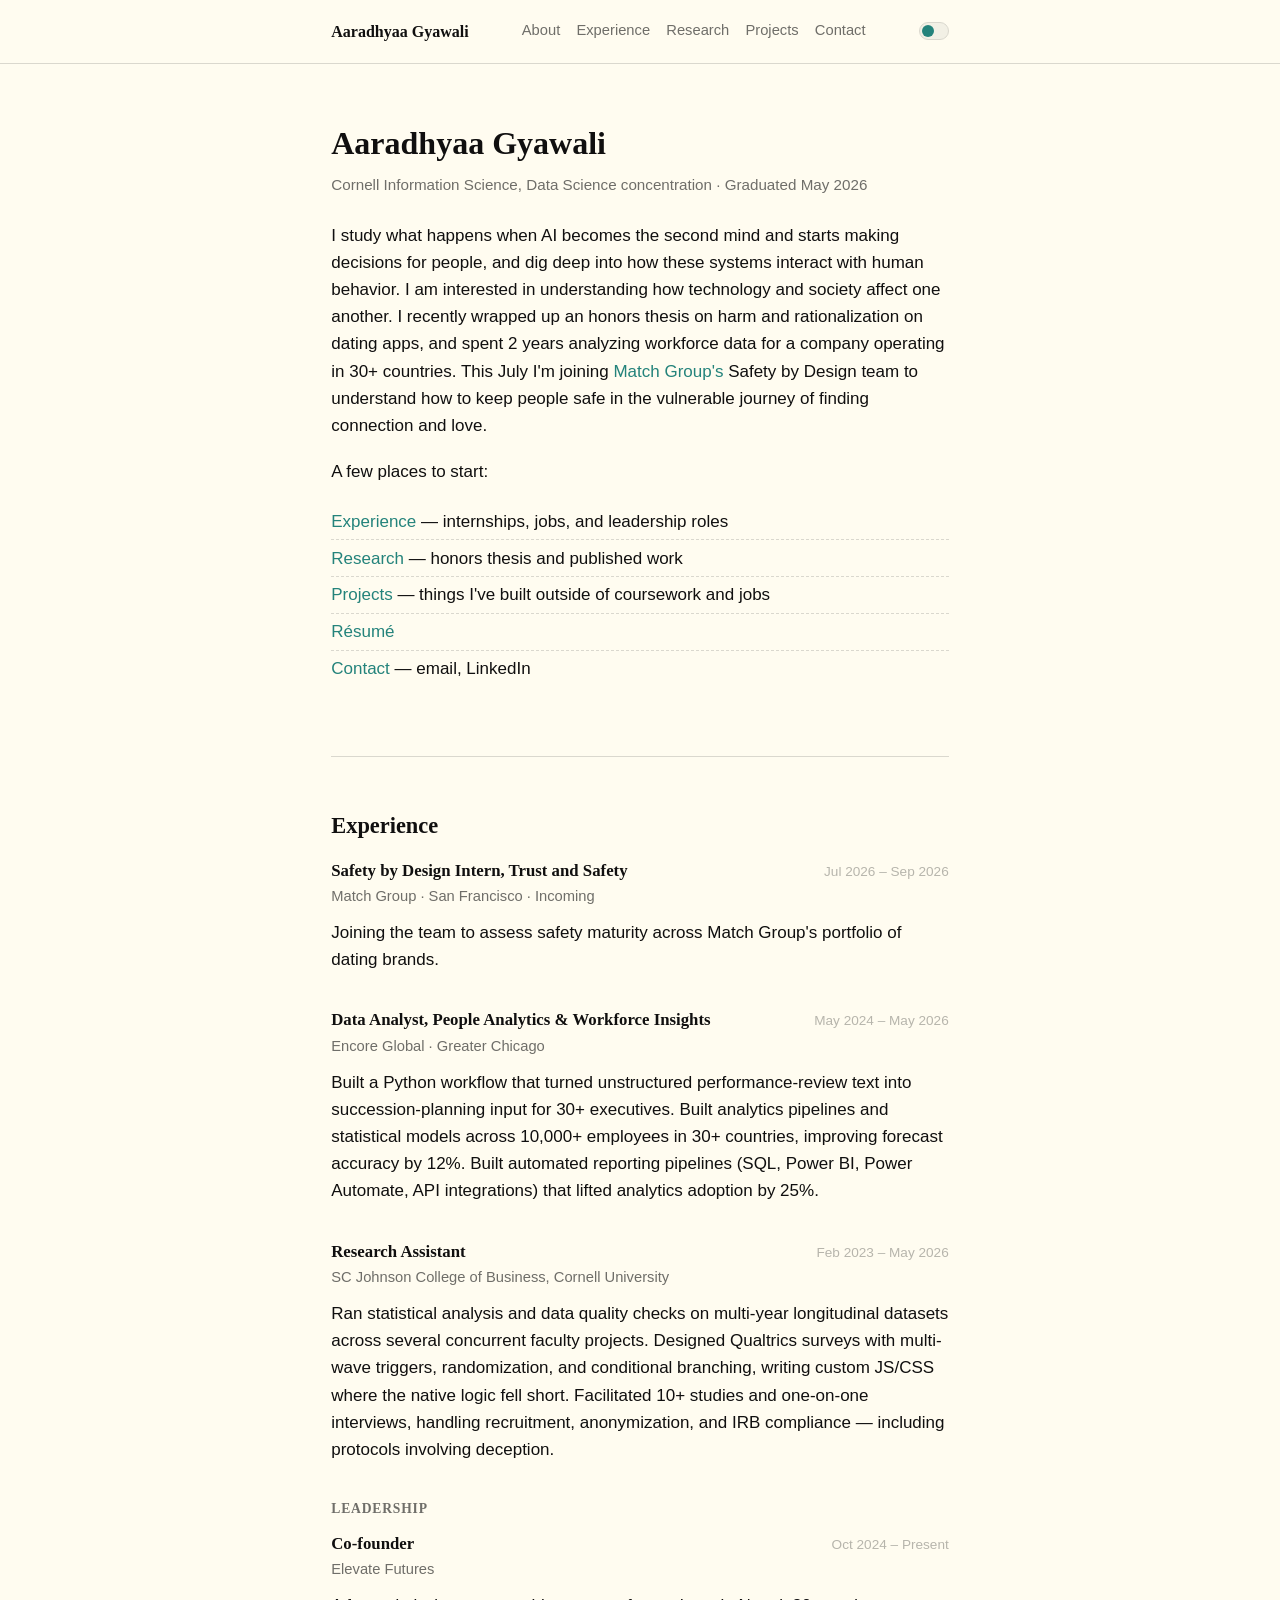
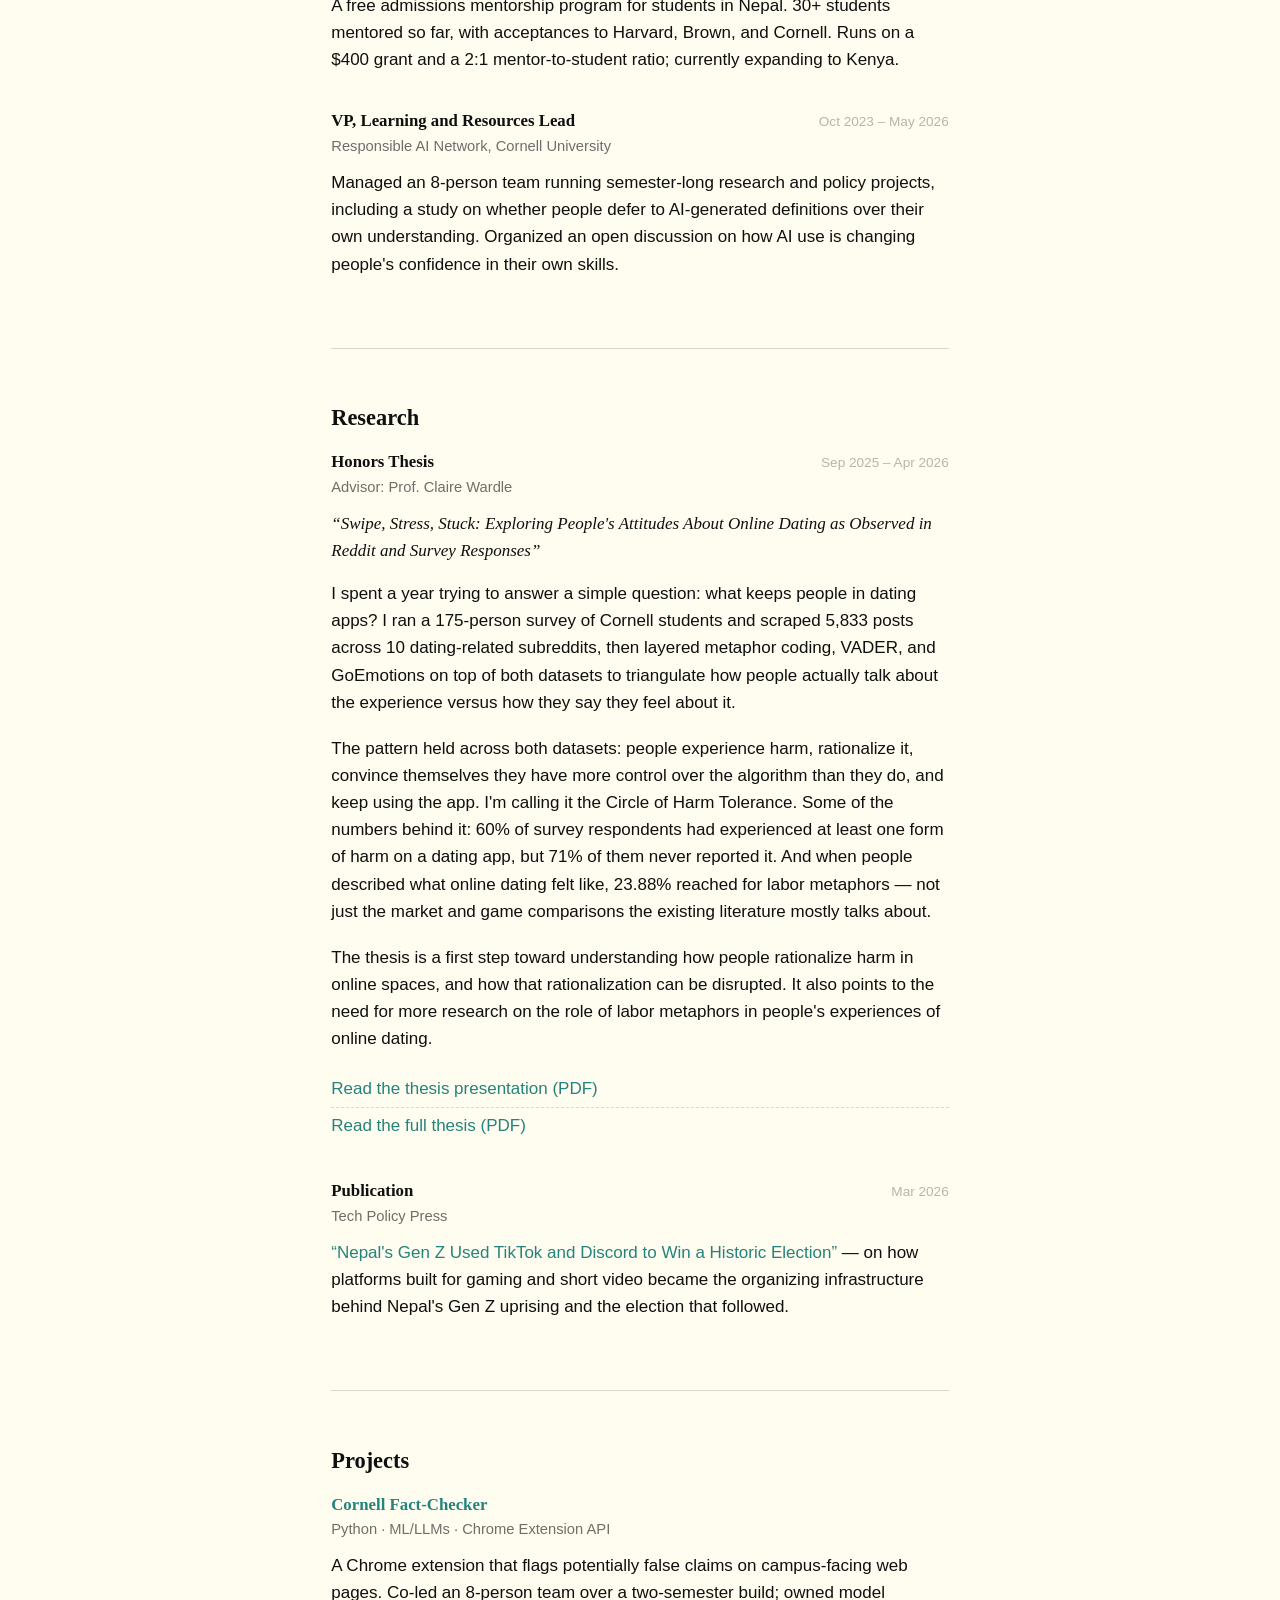
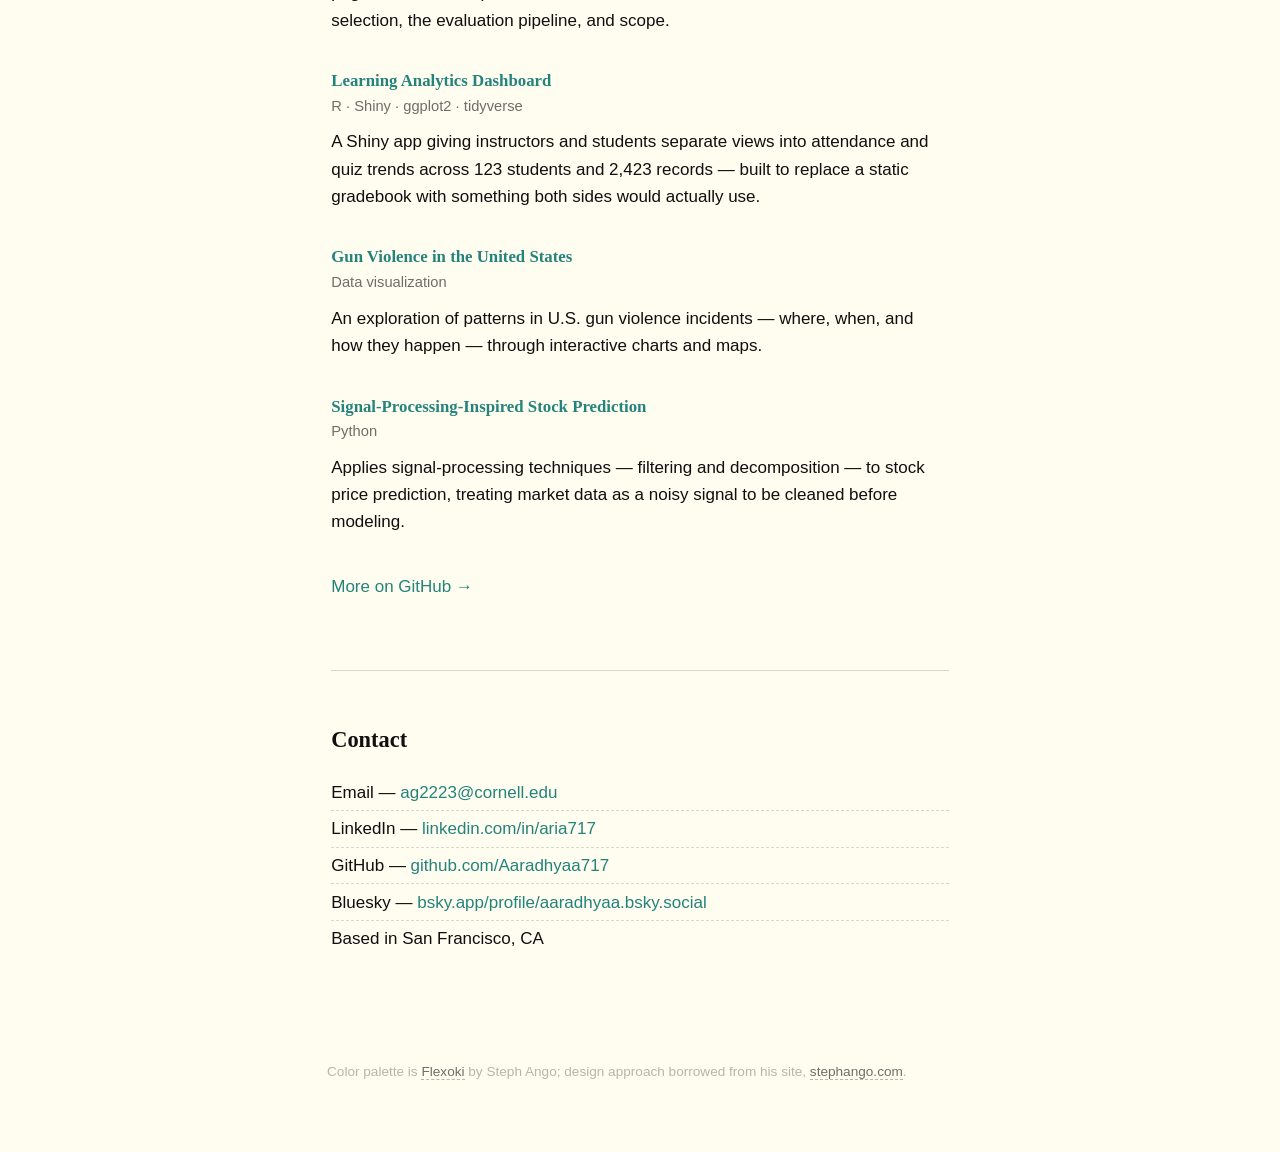
==== index.html @ 9d245615 "Add files via upload" ====
<!doctype html>
<html lang="en">
<head>
<meta charset="UTF-8">
<meta name="viewport" content="width=device-width, initial-scale=1.0">
<title>Aaradhyaa Gyawali</title>
<meta name="description" content="Aaradhyaa (Aria) Gyawali — Cornell Information Science. Research on AI, trust & safety, and platform harm. Joining Match Group's Safety by Design team.">
<link rel="stylesheet" href="styles.css">
</head>
<body>

<header class="site-header">
  <nav class="nav">
    <a class="wordmark" href="#top">Aaradhyaa Gyawali</a>
    <div class="nav-links">
      <a href="#about">About</a>
      <a href="#experience">Experience</a>
      <a href="#research">Research</a>
      <a href="#projects">Projects</a>
      <a href="#contact">Contact</a>
    </div>
    <button id="theme-toggle" class="theme-toggle" type="button" aria-label="Toggle dark mode" title="Toggle dark mode (D)">
      <span class="theme-toggle-dot"></span>
    </button>
  </nav>
</header>

<main id="top">

  <section id="about" class="section hero">
    <h1>Aaradhyaa Gyawali</h1>
    <p class="eyebrow"> Cornell Information Science, Data Science concentration · Graduated May 2026</p>

    <p>
      I study what happens when AI becomes the second mind and starts making decisions for people, 
      and dig deep into how these systems interact with human behavior. I am interested in understanding how technology and society affect one another.
      I recently wrapped up an honors thesis on harm and rationalization on dating apps, and spent 2 years analyzing 
      workforce data for a company operating in 30+ countries.
      This July I'm joining <a href="https://mtch.com" target="_blank" rel="noopener">Match Group's</a>
      Safety by Design team to understand how to keep people safe in the vulnerable journey of finding connection and love.
    </p>

    <p>A few places to start:</p>
    <ul class="link-list">
      <li><a href="#experience">Experience</a> — internships, jobs, and leadership roles</li>
      <li><a href="#research">Research</a> — honors thesis and published work</li>
      <li><a href="#projects">Projects</a> — things I've built outside of coursework and jobs</li>
      <li><a href="assets/resume.pdf" target="_blank">Résumé</a> </li>
      <li><a href="#contact">Contact</a> — email, LinkedIn</li>
    </ul>
  </section>

  <section id="experience" class="section">
    <h2>Experience</h2>

    <article class="entry">
      <div class="entry-head">
        <h3>Safety by Design Intern, Trust and Safety</h3>
        <span class="entry-date">Jul 2026 – Sep 2026</span>
      </div>
      <p class="entry-sub">Match Group · San Francisco · Incoming</p>
      <p>
        Joining the team to assess safety maturity across Match Group's portfolio of dating
        brands.
      </p>
    </article>

    <article class="entry">
      <div class="entry-head">
        <h3>Data Analyst, People Analytics &amp; Workforce Insights</h3>
        <span class="entry-date">May 2024 – May 2026</span>
      </div>
      <p class="entry-sub">Encore Global · Greater Chicago</p>
      <p>
        Built a Python workflow that turned unstructured performance-review text into
        succession-planning input for 30+ executives. Built analytics pipelines and statistical
        models across 10,000+ employees in 30+ countries, improving forecast accuracy by 12%.
        Built automated reporting pipelines (SQL, Power BI, Power Automate, API integrations) that
        lifted analytics adoption by 25%.
      </p>
    </article>

    <article class="entry">
      <div class="entry-head">
        <h3>Research Assistant</h3>
        <span class="entry-date">Feb 2023 – May 2026</span>
      </div>
      <p class="entry-sub">SC Johnson College of Business, Cornell University</p>
      <p>
        Ran statistical analysis and data quality checks on multi-year longitudinal datasets
        across several concurrent faculty projects. Designed Qualtrics surveys with multi-wave
        triggers, randomization, and conditional branching, writing custom JS/CSS where the
        native logic fell short. Facilitated 10+ studies and one-on-one interviews, handling
        recruitment, anonymization, and IRB compliance — including protocols involving deception.
      </p>
    </article>

    <h3 class="subsection-title">Leadership</h3>

    <article class="entry">
      <div class="entry-head">
        <h3>Co-founder</h3>
        <span class="entry-date">Oct 2024 – Present</span>
      </div>
      <p class="entry-sub">Elevate Futures</p>
      <p>
        A free admissions mentorship program for students in Nepal. 30+ students mentored so far,
        with acceptances to Harvard, Brown, and Cornell. Runs on a $400 grant and a 2:1
        mentor-to-student ratio; currently expanding to Kenya.
      </p>
    </article>

    <article class="entry">
      <div class="entry-head">
        <h3>VP, Learning and Resources Lead</h3>
        <span class="entry-date">Oct 2023 – May 2026</span>
      </div>
      <p class="entry-sub">Responsible AI Network, Cornell University</p>
      <p>
        Managed an 8-person team running semester-long research and policy projects, including a
        study on whether people defer to AI-generated definitions over their own understanding.
        Organized an open discussion on how AI use is changing people's confidence in their own
        skills.
      </p>
    </article>
  </section>

  <section id="research" class="section">
    <h2>Research</h2>

    <article class="entry">
      <div class="entry-head">
        <h3>Honors Thesis</h3>
        <span class="entry-date">Sep 2025 – Apr 2026</span>
      </div>
      <p class="entry-sub">Advisor: Prof. Claire Wardle</p>
      <p class="thesis-title">
        “Swipe, Stress, Stuck: Exploring People's Attitudes About Online Dating as Observed in
        Reddit and Survey Responses”
      </p>
      <p>
        I spent a year trying to answer a simple question: what keeps people in dating apps? I ran a 175-person survey of Cornell students and scraped 5,833
        posts across 10 dating-related subreddits, then layered metaphor coding, VADER, and
        GoEmotions on top of both datasets to triangulate how people actually talk about the
        experience versus how they say they feel about it.
      </p>
      <p>
        The pattern held across both datasets: people experience harm, rationalize it, convince
        themselves they have more control over the algorithm than they do, and keep using the
        app. I'm calling it the Circle of Harm Tolerance. Some of the numbers
        behind it: 60% of survey respondents had experienced at least one form of harm on a
        dating app, but 71% of them never reported it. And when people described what online
        dating felt like, 23.88% reached for labor metaphors — not just the market and game
        comparisons the existing literature mostly talks about.
      </p>
      <p>
        The thesis is a first step toward understanding how people rationalize harm in online
        spaces, and how that rationalization can be disrupted. It also points to the need for
        more research on the role of labor metaphors in people's experiences of online dating.
      </p>
      <ul class="link-list">

        <li><a href="assets/Research_Presentation.pdf" target="_blank">Read the thesis presentation (PDF)</a></li>
         <li><a href="assets/thesis.pdf" target="_blank">Read the full thesis (PDF)</a></li>
      </ul>
    </article>

    <article class="entry">
      <div class="entry-head">
        <h3>Publication</h3>
        <span class="entry-date">Mar 2026</span>
      </div>
      <p class="entry-sub">Tech Policy Press</p>
      <p>
        <a href="https://www.techpolicy.press/nepals-gen-z-used-tiktok-and-discord-to-win-a-historic-election/" target="_blank" rel="noopener">
          “Nepal's Gen Z Used TikTok and Discord to Win a Historic Election”
        </a>
        —  on how platforms built for gaming and short video became the organizing 
        infrastructure behind Nepal's Gen Z uprising and the election that followed.
      </p>
    </article>
  </section>

  <section id="projects" class="section">
    <h2>Projects</h2>

    <article class="entry">
      <div class="entry-head">
        <h3><a href="https://github.com/Aaradhyaa717/Cornell-Fact-Checker" target="_blank" rel="noopener">Cornell Fact-Checker</a></h3>
      </div>
      <p class="entry-sub">Python · ML/LLMs · Chrome Extension API</p>
      <p>
        A Chrome extension that flags potentially false claims on campus-facing web pages. Co-led
        an 8-person team over a two-semester build; owned model selection, the evaluation
        pipeline, and scope.
      </p>
    </article>

    <article class="entry">
      <div class="entry-head">
        <h3><a href="https://github.com/Aaradhyaa717/Learning-Analytics-Dashboard" target="_blank" rel="noopener">Learning Analytics Dashboard</a></h3>
      </div>
      <p class="entry-sub">R · Shiny · ggplot2 · tidyverse</p>
      <p>
        A Shiny app giving instructors and students separate views into attendance and quiz
        trends across 123 students and 2,423 records — built to replace a static gradebook with
        something both sides would actually use.
      </p>
    </article>

    <article class="entry">
      <div class="entry-head">
        <h3><a href="https://github.com/Aaradhyaa717/Gun-Violence-in-United-States" target="_blank" rel="noopener">Gun Violence in the United States</a></h3>
      </div>
      <p class="entry-sub">Data visualization</p>
      <p>
        An exploration of patterns in U.S. gun violence incidents — where, when, and how they
        happen — through interactive charts and maps.
      </p>
    </article>

    <article class="entry">
      <div class="entry-head">
        <h3><a href="https://github.com/Aaradhyaa717/Signal-Processing-Inspired-Stock-Prediction" target="_blank" rel="noopener">Signal-Processing-Inspired Stock Prediction</a></h3>
      </div>
      <p class="entry-sub">Python</p>
      <p>
        Applies signal-processing techniques — filtering and decomposition — to stock price
        prediction, treating market data as a noisy signal to be cleaned before modeling.
      </p>
    </article>

    <p><a href="https://github.com/Aaradhyaa717" target="_blank" rel="noopener">More on GitHub →</a></p>
  </section>

  <section id="contact" class="section">
    <h2>Contact</h2>
    <ul class="link-list">
      <li>Email — <a href="mailto:ag2223@cornell.edu">ag2223@cornell.edu</a></li>
      <li>LinkedIn — <a href="https://linkedin.com/in/aria717" target="_blank" rel="noopener">linkedin.com/in/aria717</a></li>
      <li>GitHub — <a href="https://github.com/Aaradhyaa717" target="_blank" rel="noopener">github.com/Aaradhyaa717</a></li>
      <li>Bluesky — <a href="https://bsky.app/profile/aaradhyaa.bsky.social" target="_blank" rel="noopener">bsky.app/profile/aaradhyaa.bsky.social</a></li>
      <li>Based in San Francisco, CA</li>
    </ul>
  </section>

</main>

<footer class="site-footer">
  <p>
    Color palette is
    <a href="https://stephango.com/flexoki" target="_blank" rel="noopener">Flexoki</a> by Steph Ango;
    design approach borrowed from his site, <a href="https://stephango.com" target="_blank" rel="noopener">stephango.com</a>.
  </p>
</footer>

<script src="script.js"></script>
</body>
</html>
---- styles.css ----
/* ---------------------------------------------------------
   Aria Gyawali — portfolio
   Color system: Flexoki (https://stephango.com/flexoki)
   Layout/voice inspired by stephango.com
--------------------------------------------------------- */

:root {
  /* base / neutrals */
  --paper:    #FFFCF0;
  --base-50:  #F2F0E5;
  --base-100: #E6E4D9;
  --base-150: #DAD8CE;
  --base-200: #CECDC3;
  --base-300: #B7B5AC;
  --base-500: #878580;
  --base-600: #6F6E69;
  --base-700: #575653;
  --base-850: #343331;
  --base-900: #282726;
  --base-950: #1C1B1A;
  --black:    #100F0F;

  /* accent */
  --cyan:   #24837B;
  --cyan-2: #3AA99F;

  /* semantic, light mode default */
  --bg: var(--paper);
  --bg-2: var(--base-50);
  --text: var(--black);
  --text-muted: var(--base-600);
  --text-faint: var(--base-300);
  --border: var(--base-150);
  --accent: var(--cyan);

  --content-width: 660px;
  --font-serif: ui-serif, Georgia, "Iowan Old Style", "Palatino Linotype", serif;
  --font-sans: -apple-system, BlinkMacSystemFont, "Segoe UI", Roboto, Helvetica, Arial, sans-serif;
}

html.dark {
  --bg: var(--black);
  --bg-2: var(--base-950);
  --text: var(--base-200);
  --text-muted: var(--base-500);
  --text-faint: var(--base-700);
  --border: var(--base-850);
  --accent: var(--cyan-2);
}

@media (prefers-color-scheme: dark) {
  html:not(.light):not(.dark) {
    --bg: var(--black);
    --bg-2: var(--base-950);
    --text: var(--base-200);
    --text-muted: var(--base-500);
    --text-faint: var(--base-700);
    --border: var(--base-850);
    --accent: var(--cyan-2);
  }
}

* { box-sizing: border-box; }

html {
  scroll-behavior: smooth;
}

body {
  margin: 0;
  background: var(--bg);
  color: var(--text);
  font-family: var(--font-sans);
  font-size: 17px;
  line-height: 1.6;
  transition: background-color 0.15s ease, color 0.15s ease;
}

h1, h2, h3 {
  font-family: var(--font-serif);
  font-weight: 600;
  line-height: 1.25;
  color: var(--text);
}

h1 { font-size: 2rem; margin: 0 0 0.3em; }
h2 { font-size: 1.4rem; margin: 0 0 0.9em; padding-top: 0.2em; }
h3 { font-size: 1.05rem; margin: 0; }

p { margin: 0 0 1.1em; }

a {
  color: var(--accent);
  text-decoration: none;
  border-bottom: 1px solid transparent;
}
a:hover, a:focus-visible {
  border-bottom-color: var(--accent);
}
a:focus-visible {
  outline: 2px solid var(--accent);
  outline-offset: 2px;
  border-radius: 2px;
}

ul { padding-left: 0; margin: 0 0 1.1em; list-style: none; }

.link-list li {
  padding: 0.25em 0;
  border-bottom: 1px dashed var(--border);
}
.link-list li:last-child { border-bottom: none; }

/* ---------- header / nav ---------- */

.site-header {
  border-bottom: 1px solid var(--border);
}

.nav {
  max-width: var(--content-width);
  margin: 0 auto;
  padding: 1.1em 1.25em;
  display: flex;
  align-items: center;
  justify-content: space-between;
  gap: 1em;
}

.wordmark {
  font-family: var(--font-serif);
  font-weight: 600;
  font-size: 1rem;
  color: var(--text);
  border-bottom: none;
}
.wordmark:hover { color: var(--accent); }

.nav-links {
  display: flex;
  gap: 1.1em;
  flex-wrap: wrap;
  font-size: 0.92rem;
}
.nav-links a {
  color: var(--text-muted);
}
.nav-links a:hover {
  color: var(--accent);
}

.theme-toggle {
  width: 30px;
  height: 18px;
  border-radius: 999px;
  border: 1px solid var(--border);
  background: var(--bg-2);
  position: relative;
  cursor: pointer;
  flex: none;
  padding: 0;
}
.theme-toggle-dot {
  position: absolute;
  top: 2px;
  left: 2px;
  width: 12px;
  height: 12px;
  border-radius: 50%;
  background: var(--accent);
  transition: transform 0.15s ease;
}
html.dark .theme-toggle-dot {
  transform: translateX(12px);
}
@media (prefers-color-scheme: dark) {
  html:not(.light):not(.dark) .theme-toggle-dot {
    transform: translateX(12px);
  }
}

/* ---------- layout ---------- */

main {
  max-width: var(--content-width);
  margin: 0 auto;
  padding: 0 1.25em;
}

.section {
  padding: 3em 0;
  border-bottom: 1px solid var(--border);
}
.section:last-of-type {
  border-bottom: none;
}

.hero {
  padding-top: 3.5em;
}

.eyebrow {
  color: var(--text-muted);
  font-size: 0.95rem;
  margin-bottom: 1.6em;
}

/* ---------- entries (experience / research / projects) ---------- */

.entry {
  margin-bottom: 2.2em;
}
.entry:last-child {
  margin-bottom: 0;
}

.entry-head {
  display: flex;
  flex-wrap: wrap;
  align-items: baseline;
  justify-content: space-between;
  gap: 0.4em 1em;
  margin-bottom: 0.15em;
}

.entry-date {
  color: var(--text-faint);
  font-size: 0.85rem;
  white-space: nowrap;
}

.entry-sub {
  color: var(--text-muted);
  font-size: 0.92rem;
  margin: 0.1em 0 0.7em;
}

.thesis-title {
  font-family: var(--font-serif);
  font-style: italic;
  color: var(--text);
  margin-bottom: 0.9em;
}

.subsection-title {
  margin-top: 2.6em;
  margin-bottom: 1.2em;
  color: var(--text-muted);
  font-size: 0.85rem;
  text-transform: uppercase;
  letter-spacing: 0.06em;
}

/* ---------- footer ---------- */

.site-footer {
  max-width: var(--content-width);
  margin: 0 auto;
  padding: 2.5em 1.25em 4em;
  color: var(--text-faint);
  font-size: 0.85rem;
}
.site-footer a {
  color: var(--text-muted);
  border-bottom: 1px dashed var(--text-faint);
}
.site-footer a:hover {
  color: var(--accent);
  border-bottom-color: var(--accent);
}

/* ---------- responsive ---------- */

@media (max-width: 540px) {
  body { font-size: 16px; }
  h1 { font-size: 1.6rem; }
  .nav { flex-wrap: wrap; }
  .nav-links { gap: 0.8em; font-size: 0.88rem; }
  .entry-head { flex-direction: column; align-items: flex-start; }
}

/* ---------- reduced motion ---------- */

@media (prefers-reduced-motion: reduce) {
  html { scroll-behavior: auto; }
  body, .theme-toggle-dot { transition: none; }
}
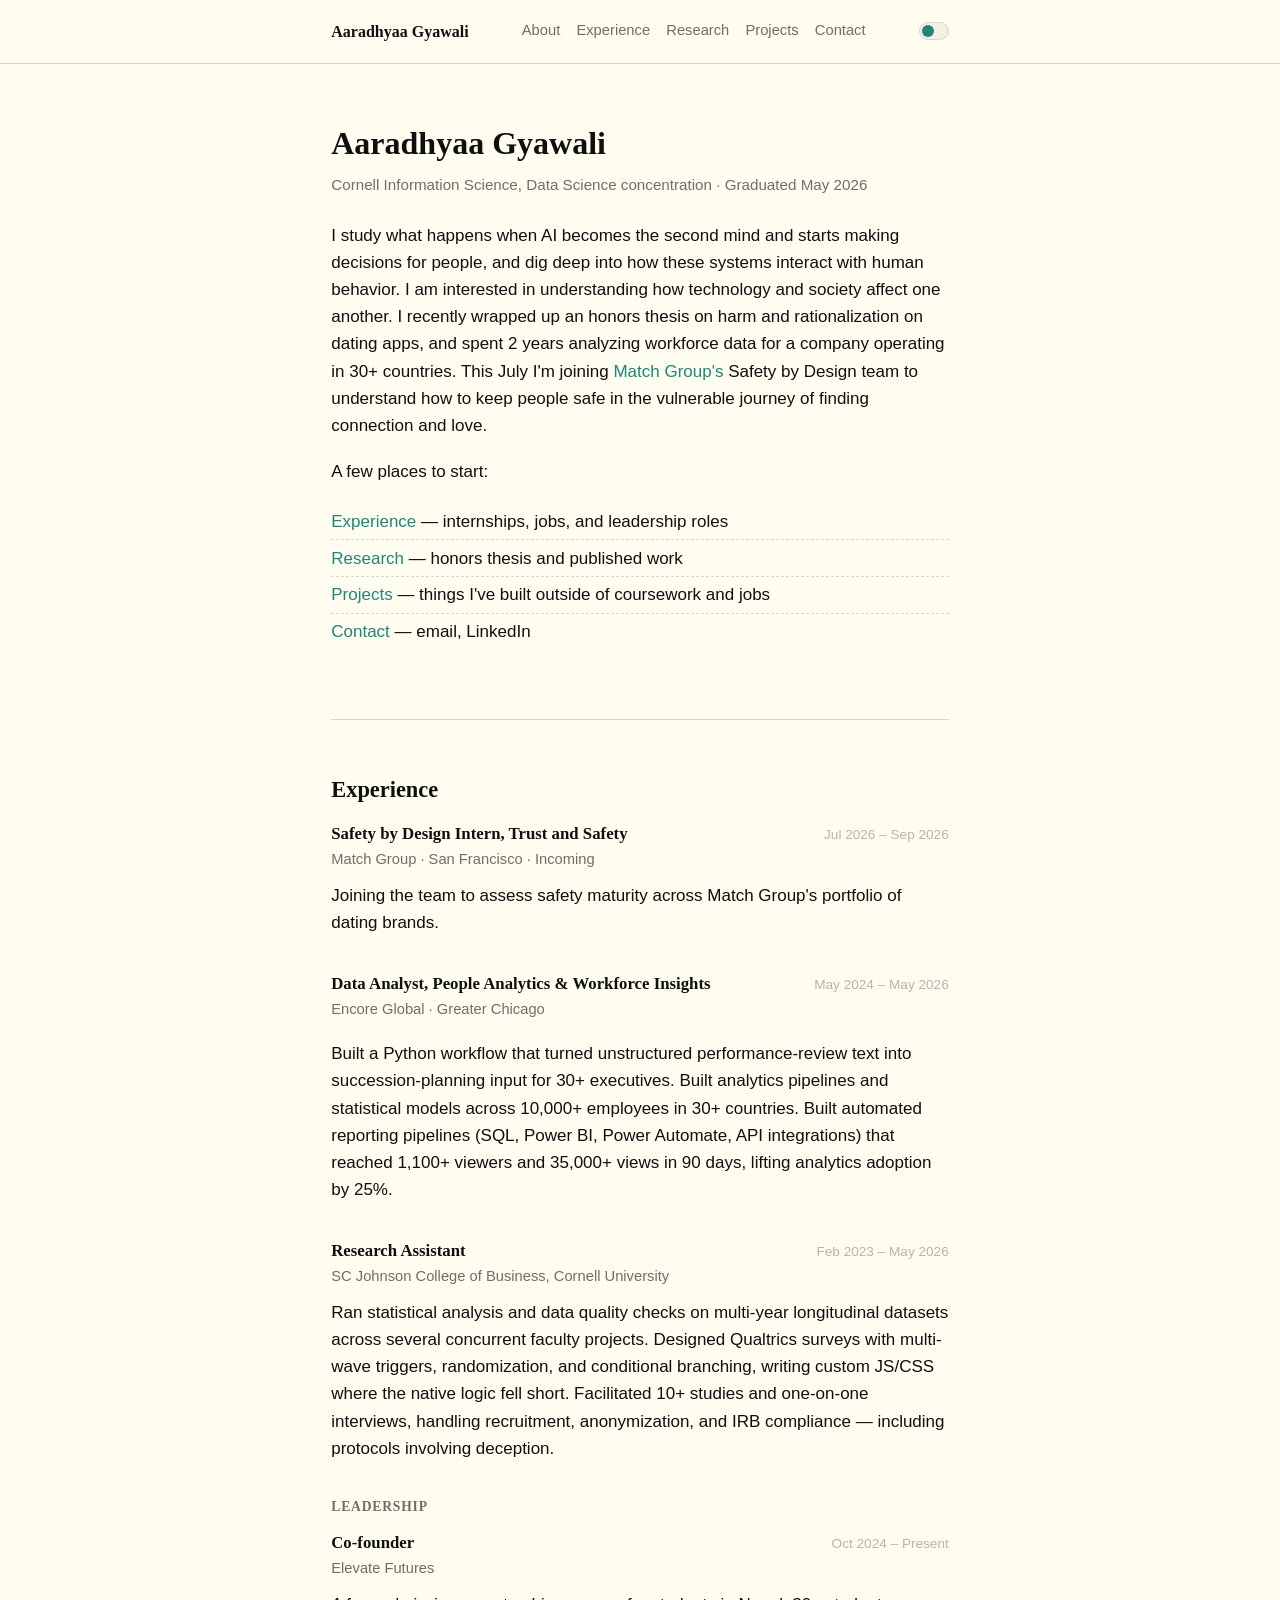
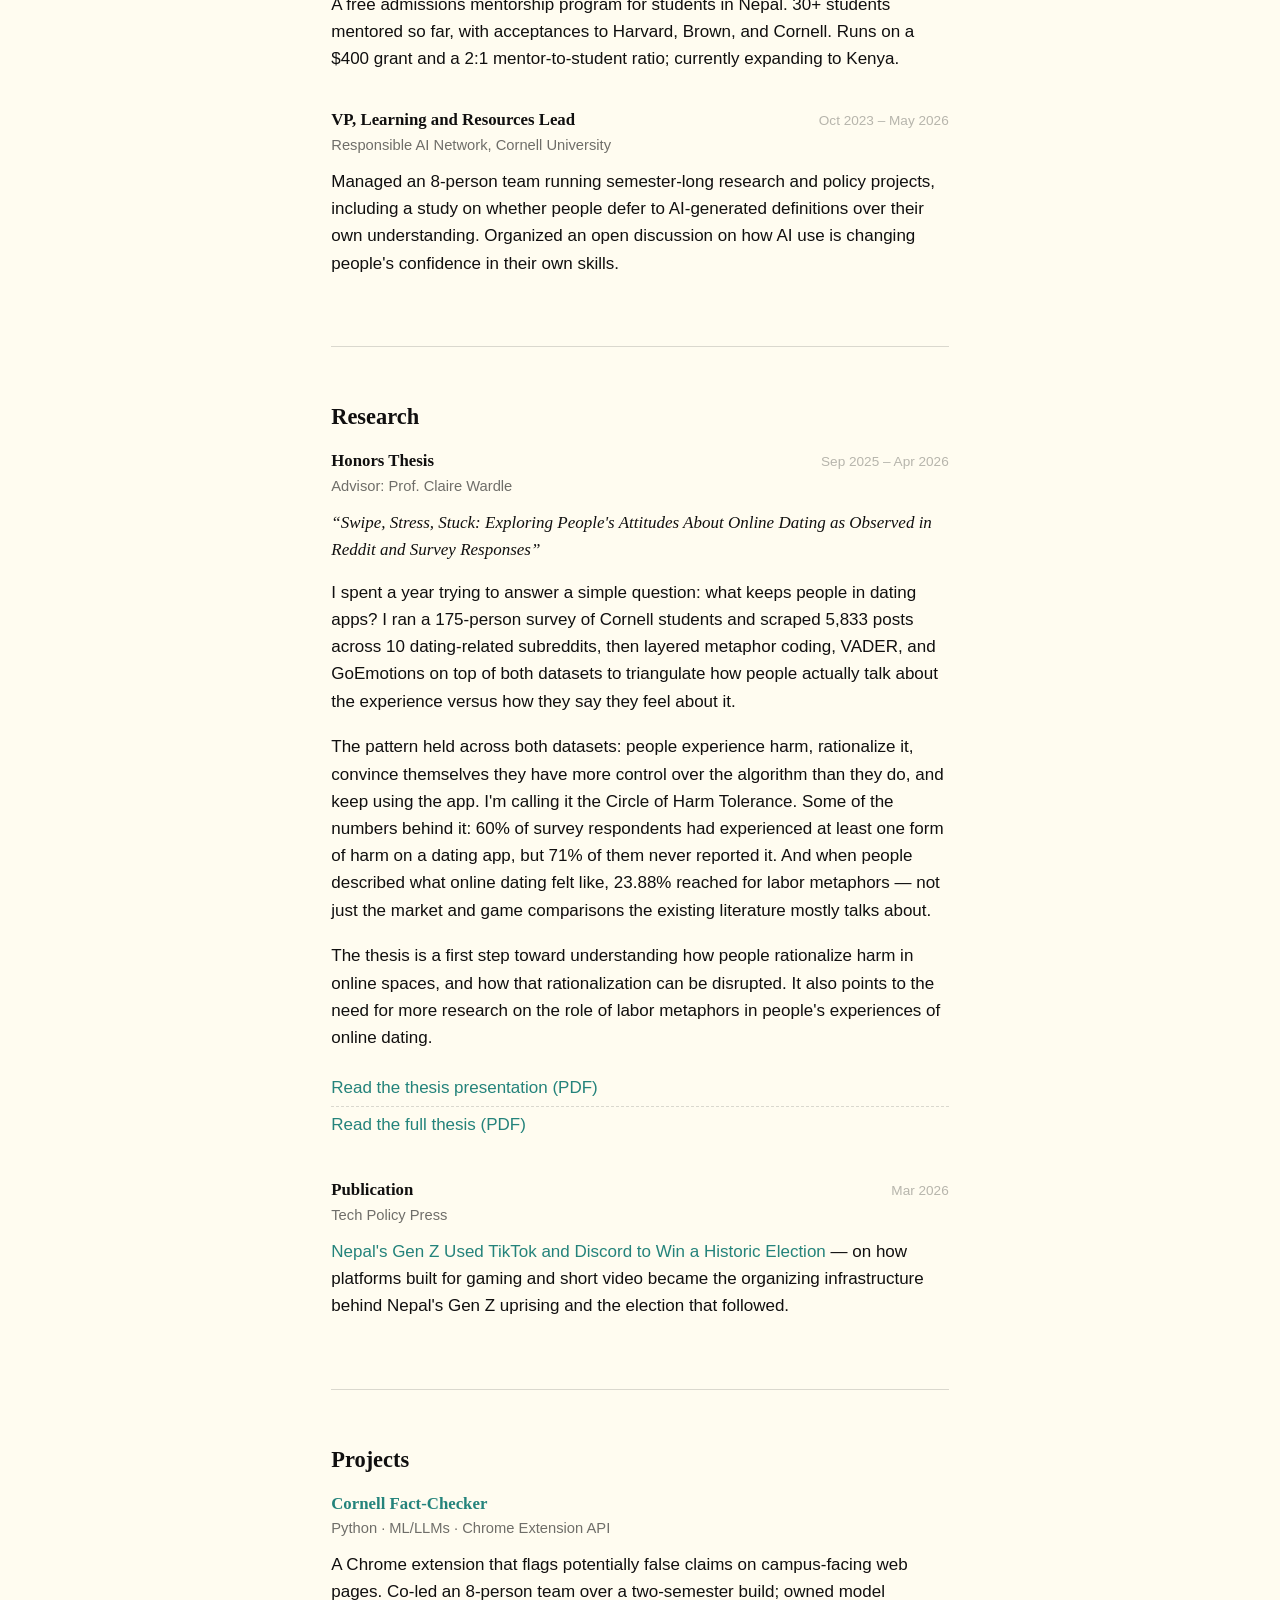
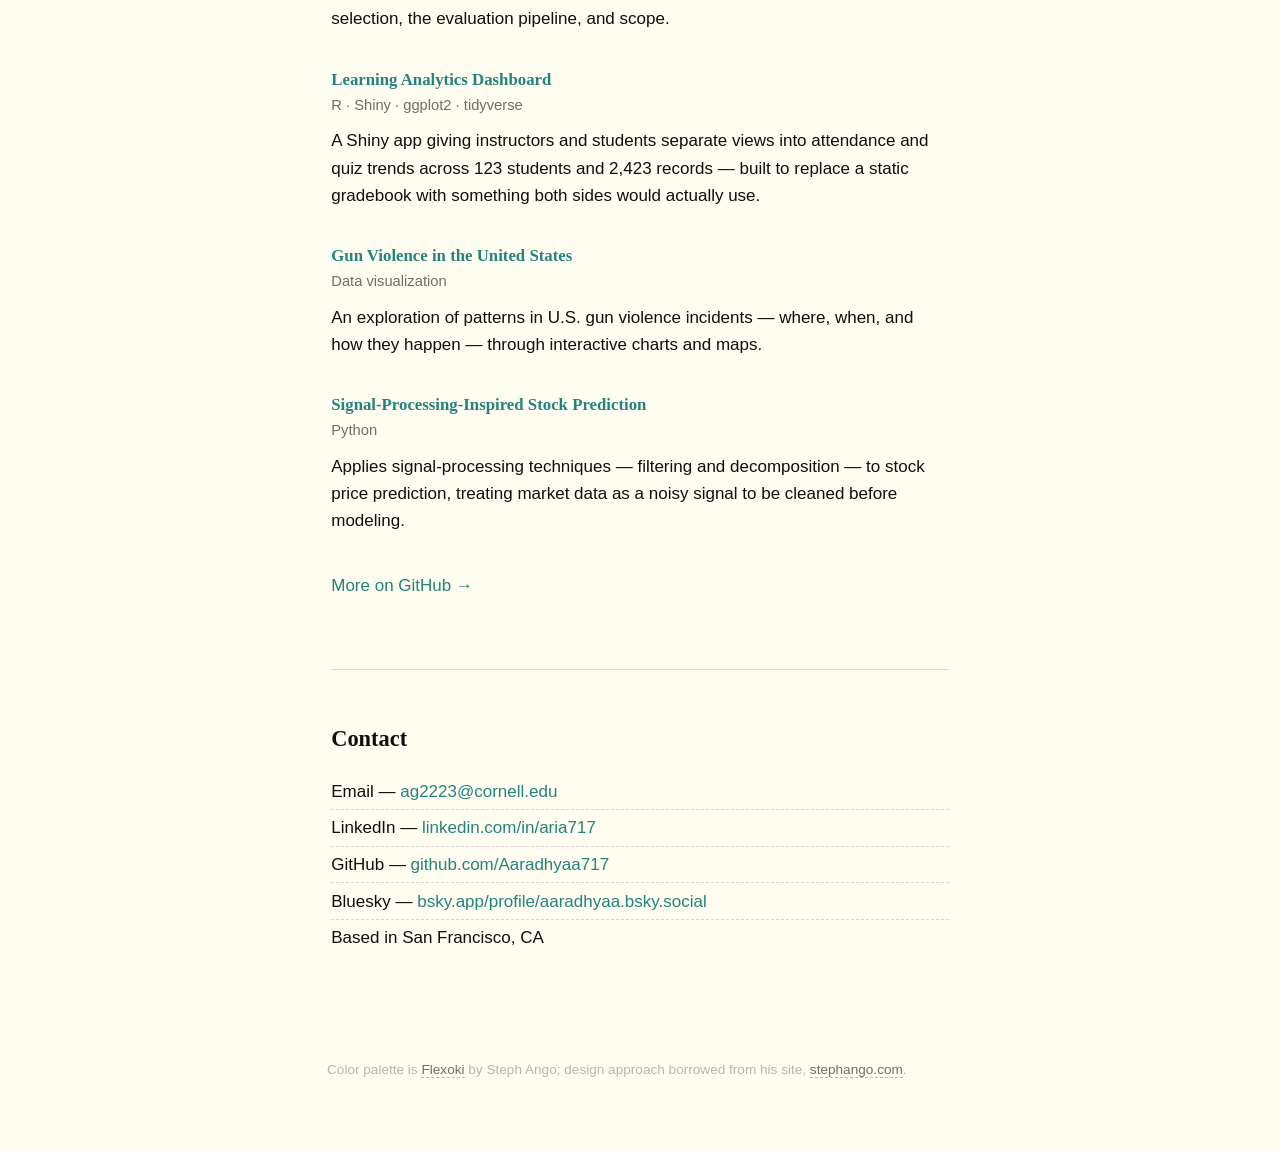
==== commit 01cc207c: "Revise project description in index.html Updated project description to include viewer metrics and i" ====
--- a/index.html
+++ b/index.html
@@ -4,7 +4,7 @@
 <meta charset="UTF-8">
 <meta name="viewport" content="width=device-width, initial-scale=1.0">
 <title>Aaradhyaa Gyawali</title>
-<meta name="description" content="Aaradhyaa (Aria) Gyawali — Cornell Information Science. Research on AI, trust & safety, and platform harm. Joining Match Group's Safety by Design team.">
+<meta name="description" content=" Aaradhyaa (Aria) Gyawali — Cornell Information Science. Research on AI, trust & safety, and platform harm. Joining Match Group's Safety by Design team.">
 <link rel="stylesheet" href="styles.css">
 </head>
 <body>
@@ -45,7 +45,6 @@
       <li><a href="#experience">Experience</a> — internships, jobs, and leadership roles</li>
       <li><a href="#research">Research</a> — honors thesis and published work</li>
       <li><a href="#projects">Projects</a> — things I've built outside of coursework and jobs</li>
-      <li><a href="assets/resume.pdf" target="_blank">Résumé</a> </li>
       <li><a href="#contact">Contact</a> — email, LinkedIn</li>
     </ul>
   </section>
@@ -72,11 +71,13 @@
       </div>
       <p class="entry-sub">Encore Global · Greater Chicago</p>
       <p>
-        Built a Python workflow that turned unstructured performance-review text into
-        succession-planning input for 30+ executives. Built analytics pipelines and statistical
-        models across 10,000+ employees in 30+ countries, improving forecast accuracy by 12%.
-        Built automated reporting pipelines (SQL, Power BI, Power Automate, API integrations) that
-        lifted analytics adoption by 25%.
+        <p>
+  Built a Python workflow that turned unstructured performance-review text into
+  succession-planning input for 30+ executives. Built analytics pipelines and statistical
+  models across 10,000+ employees in 30+ countries.
+  Built automated reporting pipelines (SQL, Power BI, Power Automate, API integrations)
+  that reached 1,100+ viewers and 35,000+ views in 90 days, lifting analytics adoption by 25%.
+</p>
       </p>
     </article>
 
@@ -160,8 +161,8 @@
       </p>
       <ul class="link-list">
 
-        <li><a href="assets/Research_Presentation.pdf" target="_blank">Read the thesis presentation (PDF)</a></li>
-         <li><a href="assets/thesis.pdf" target="_blank">Read the full thesis (PDF)</a></li>
+        <li><a href="https://drive.google.com/file/d/1bdZ2lRetOTz5EzYx8S8hjJoBqWe4AuQ-/view?usp=sharing" target="_blank">Read the thesis presentation (PDF)</a></li>
+         <li><a href="https://drive.google.com/file/d/1JimW1taQ46l4-7279KWeFsaAO0iGgS-B/view?usp=sharing" target="_blank">Read the full thesis (PDF)</a></li>
       </ul>
     </article>
 
@@ -173,7 +174,7 @@
       <p class="entry-sub">Tech Policy Press</p>
       <p>
         <a href="https://www.techpolicy.press/nepals-gen-z-used-tiktok-and-discord-to-win-a-historic-election/" target="_blank" rel="noopener">
-          “Nepal's Gen Z Used TikTok and Discord to Win a Historic Election”
+          Nepal's Gen Z Used TikTok and Discord to Win a Historic Election
         </a>
         —  on how platforms built for gaming and short video became the organizing 
         infrastructure behind Nepal's Gen Z uprising and the election that followed.
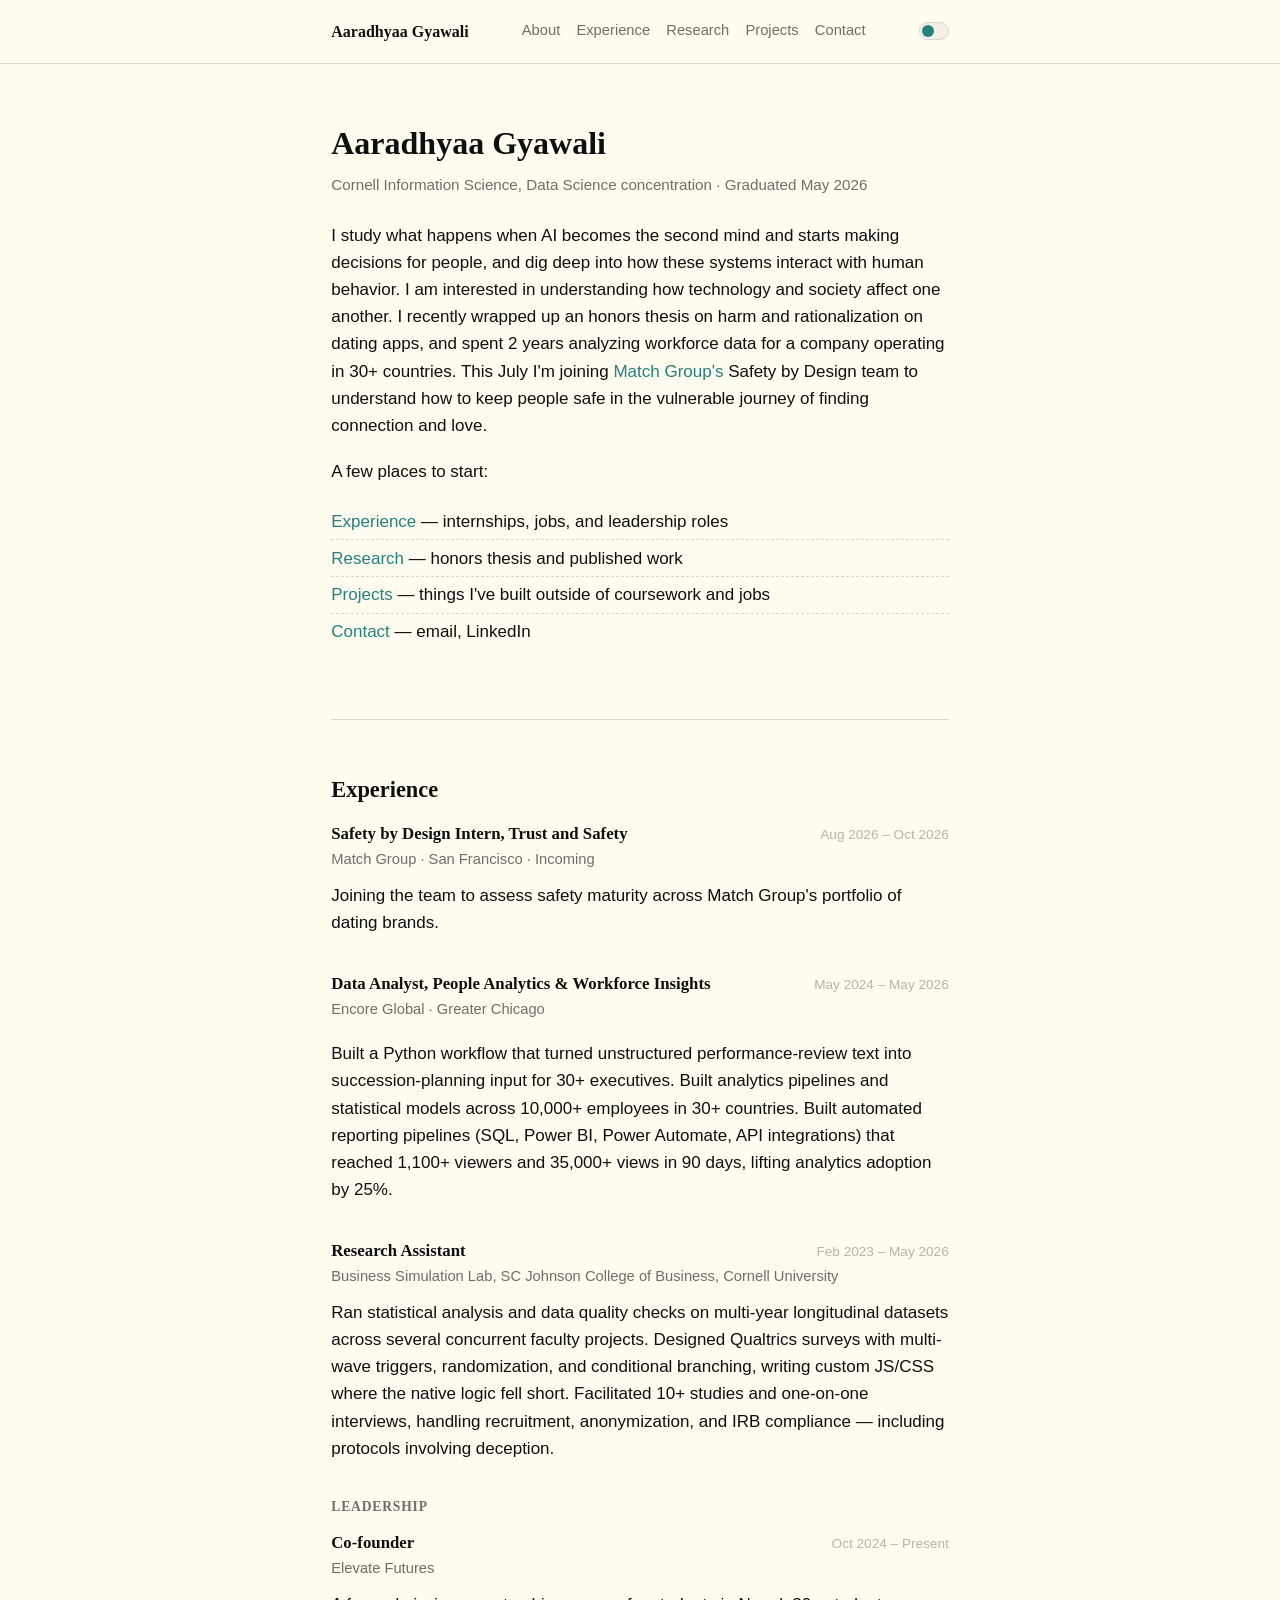
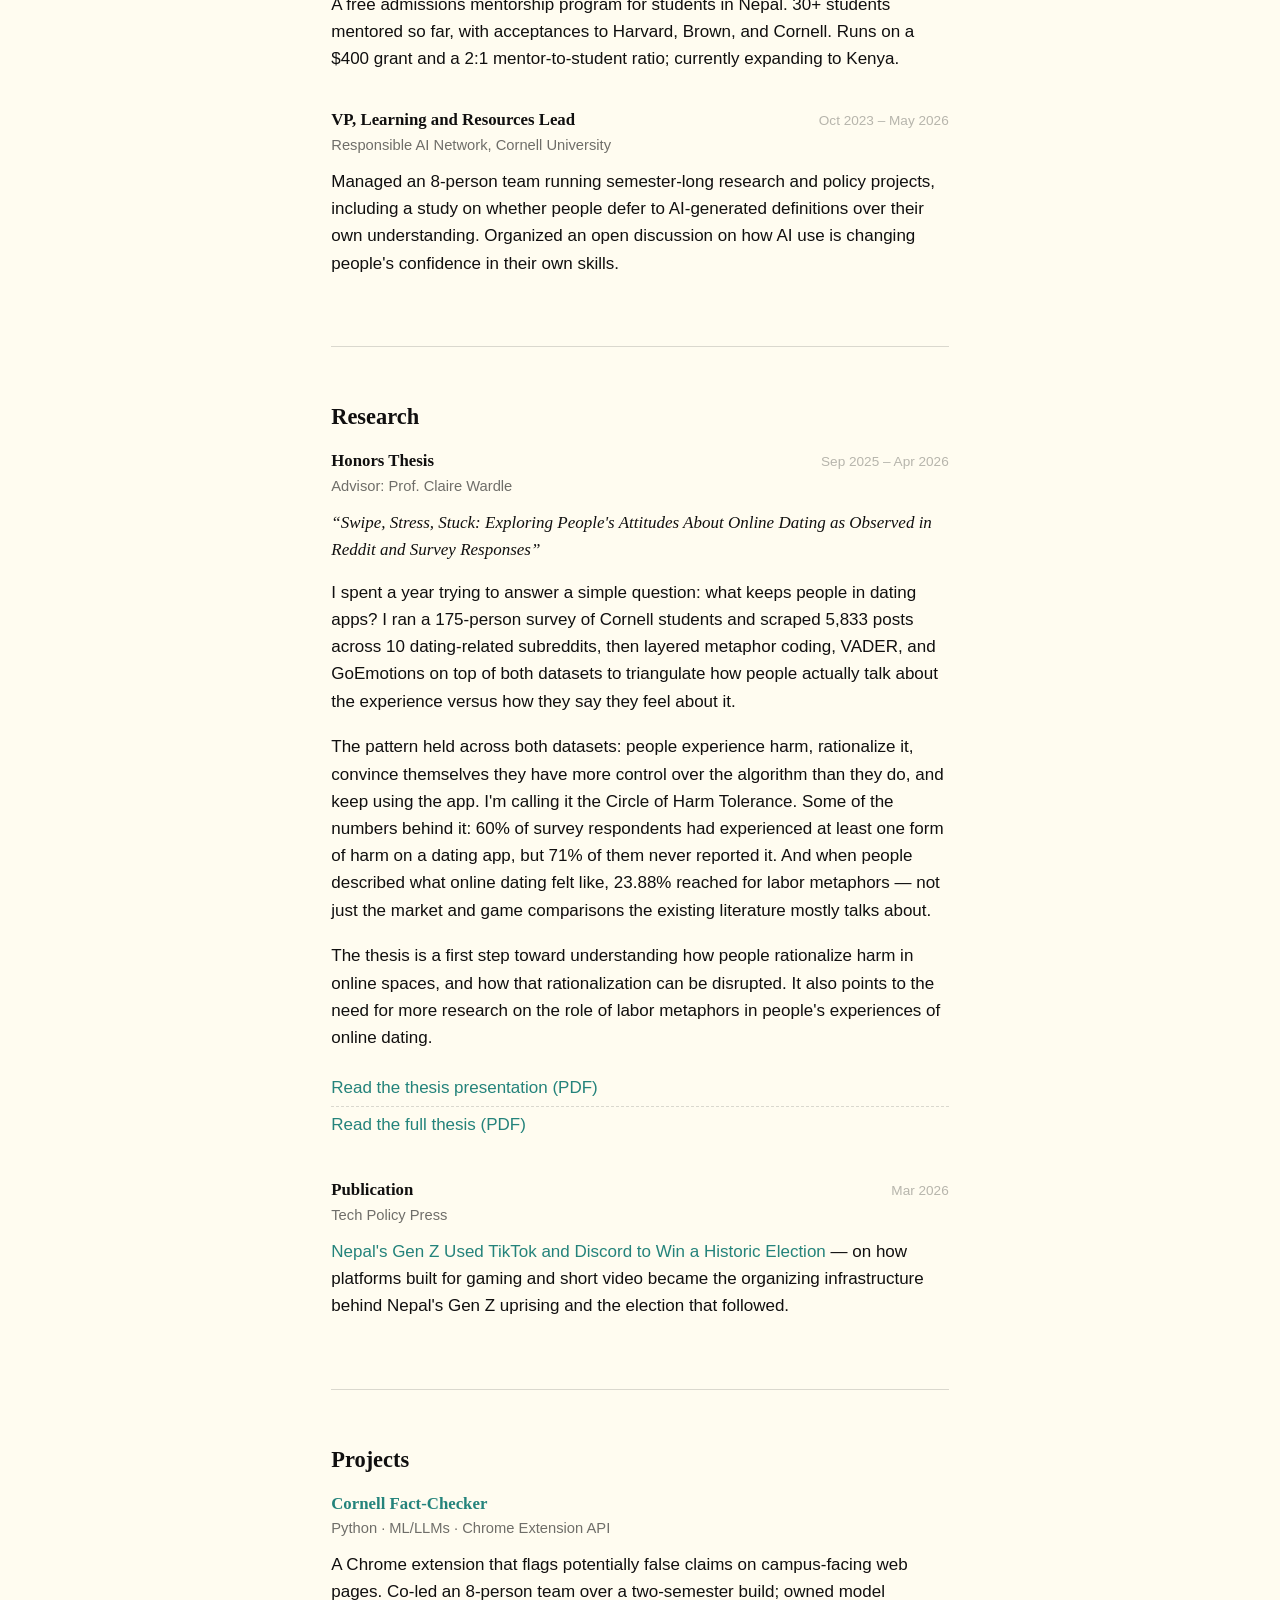
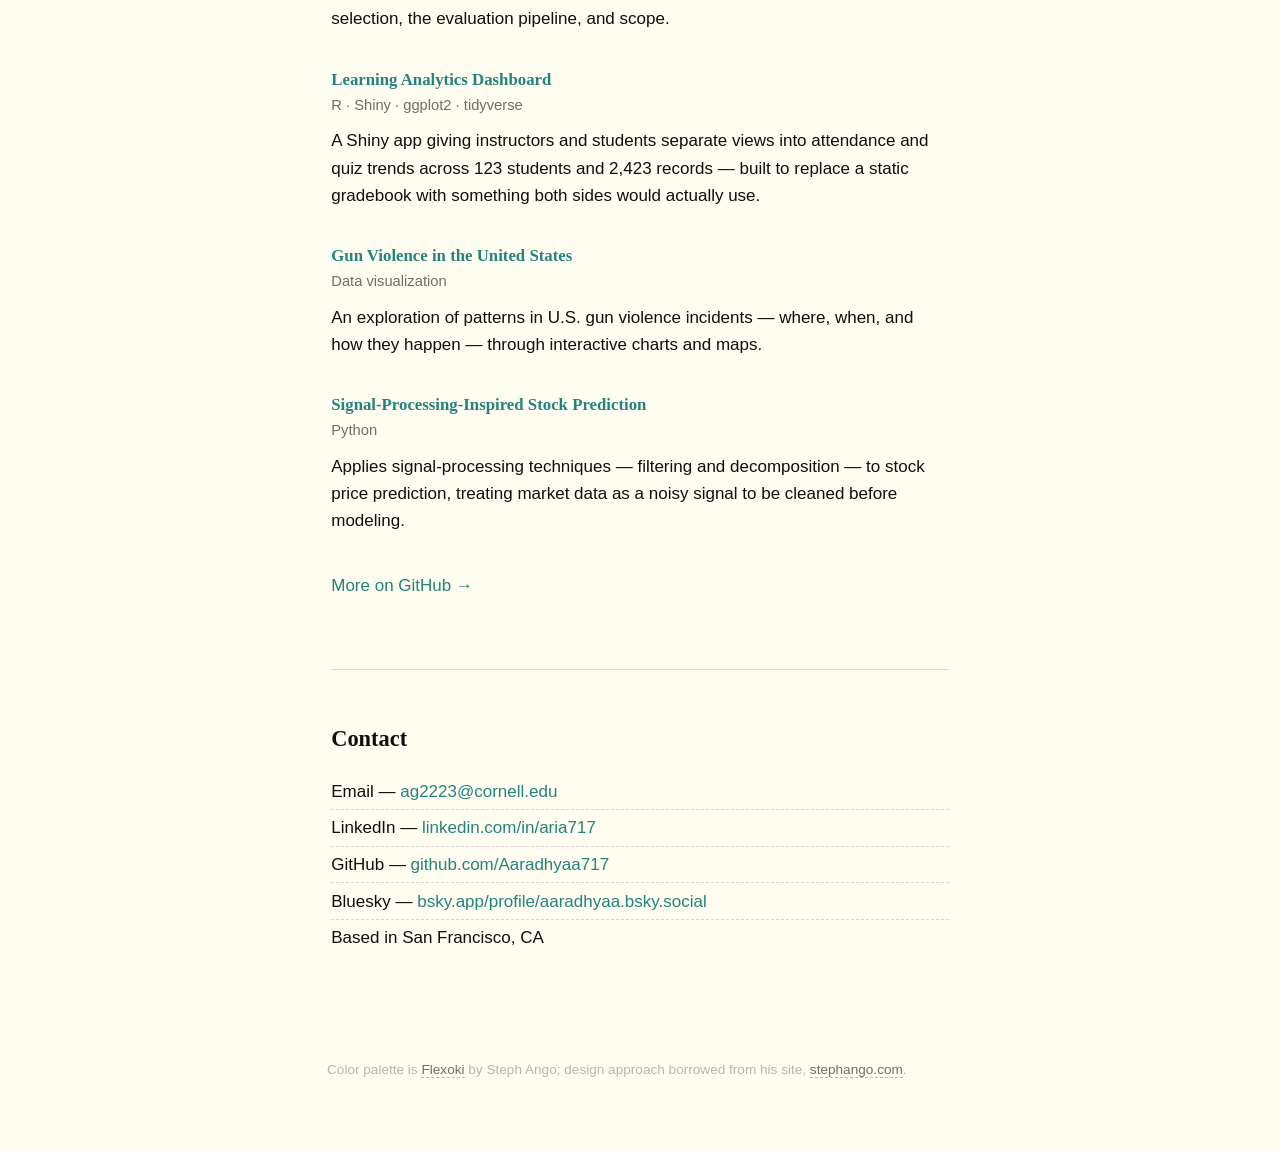
==== commit 7b06c7ed: "Modify entry dates and descriptions in index.html Updated internship dates and expanded job title de" ====
--- a/index.html
+++ b/index.html
@@ -55,7 +55,7 @@
     <article class="entry">
       <div class="entry-head">
         <h3>Safety by Design Intern, Trust and Safety</h3>
-        <span class="entry-date">Jul 2026 – Sep 2026</span>
+        <span class="entry-date">Aug 2026 – Oct 2026</span>
       </div>
       <p class="entry-sub">Match Group · San Francisco · Incoming</p>
       <p>
@@ -86,7 +86,7 @@
         <h3>Research Assistant</h3>
         <span class="entry-date">Feb 2023 – May 2026</span>
       </div>
-      <p class="entry-sub">SC Johnson College of Business, Cornell University</p>
+      <p class="entry-sub">Business Simulation Lab, SC Johnson College of Business, Cornell University</p>
       <p>
         Ran statistical analysis and data quality checks on multi-year longitudinal datasets
         across several concurrent faculty projects. Designed Qualtrics surveys with multi-wave
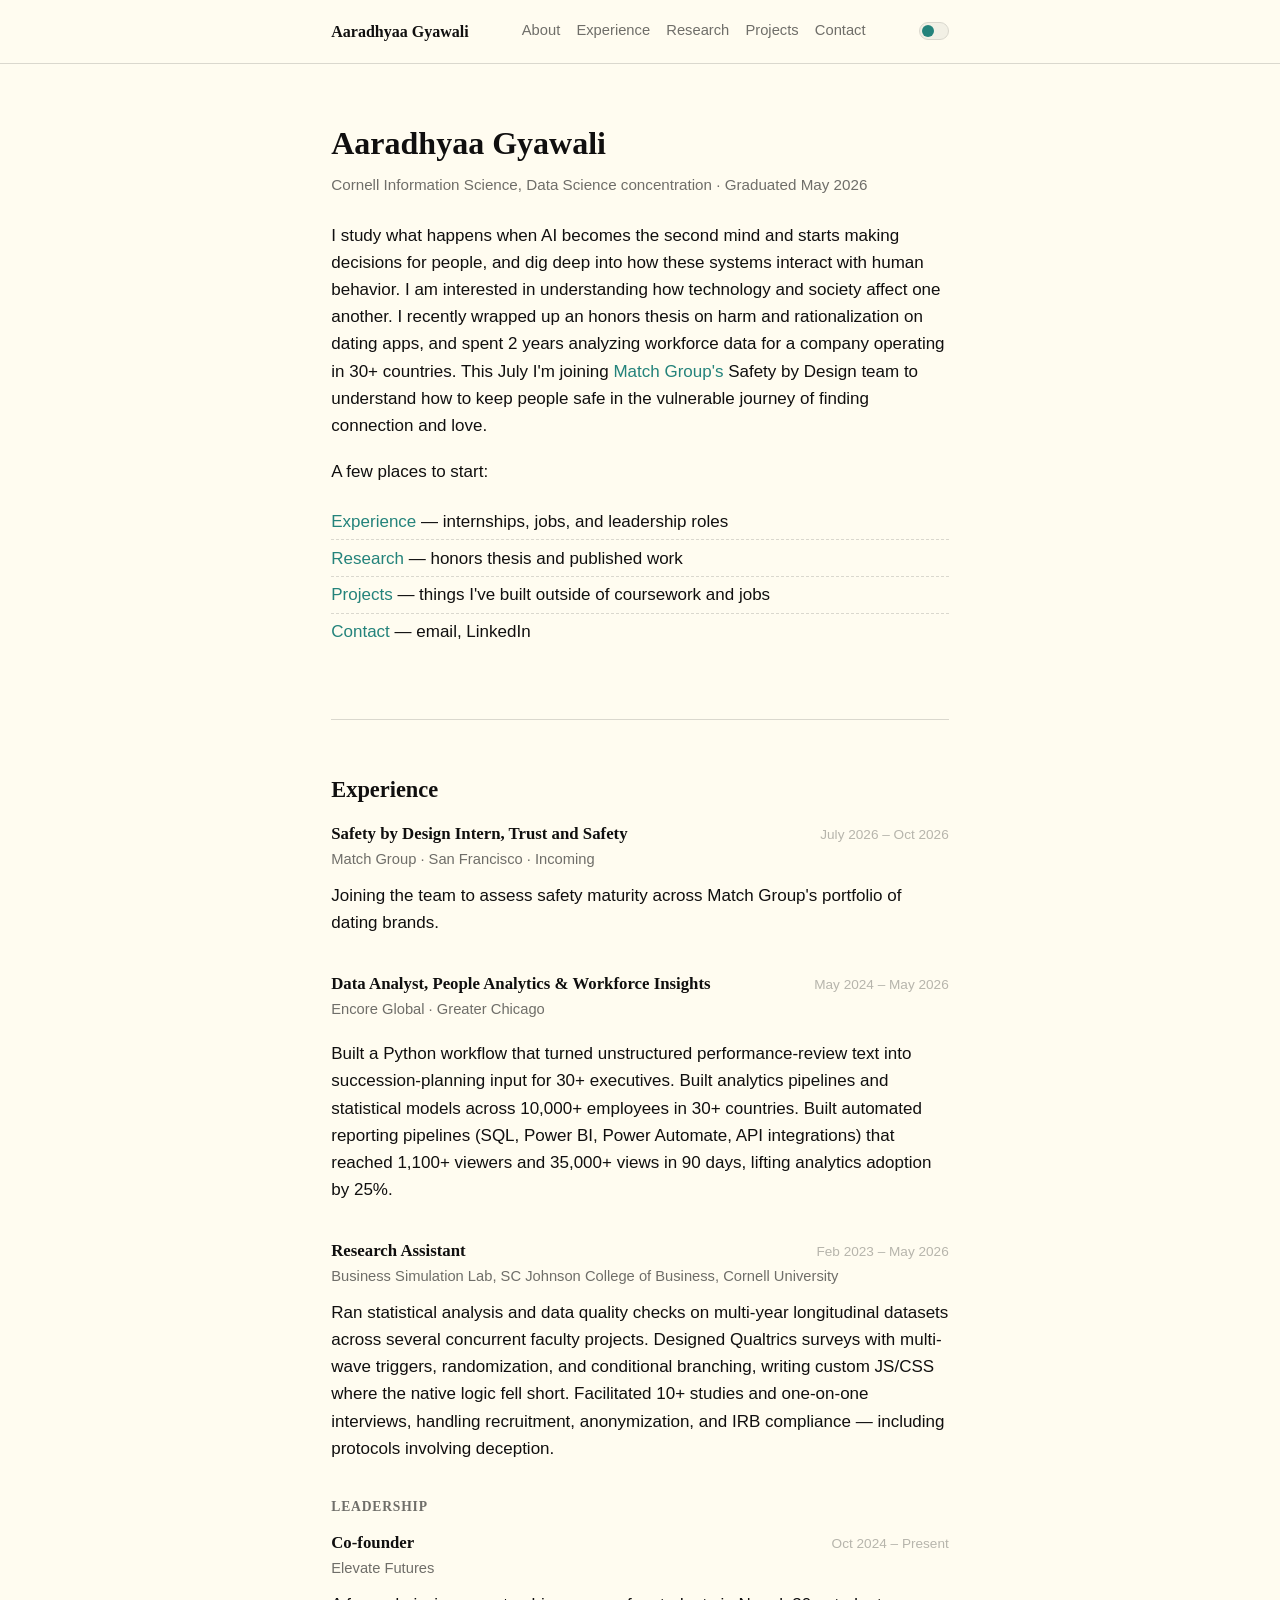
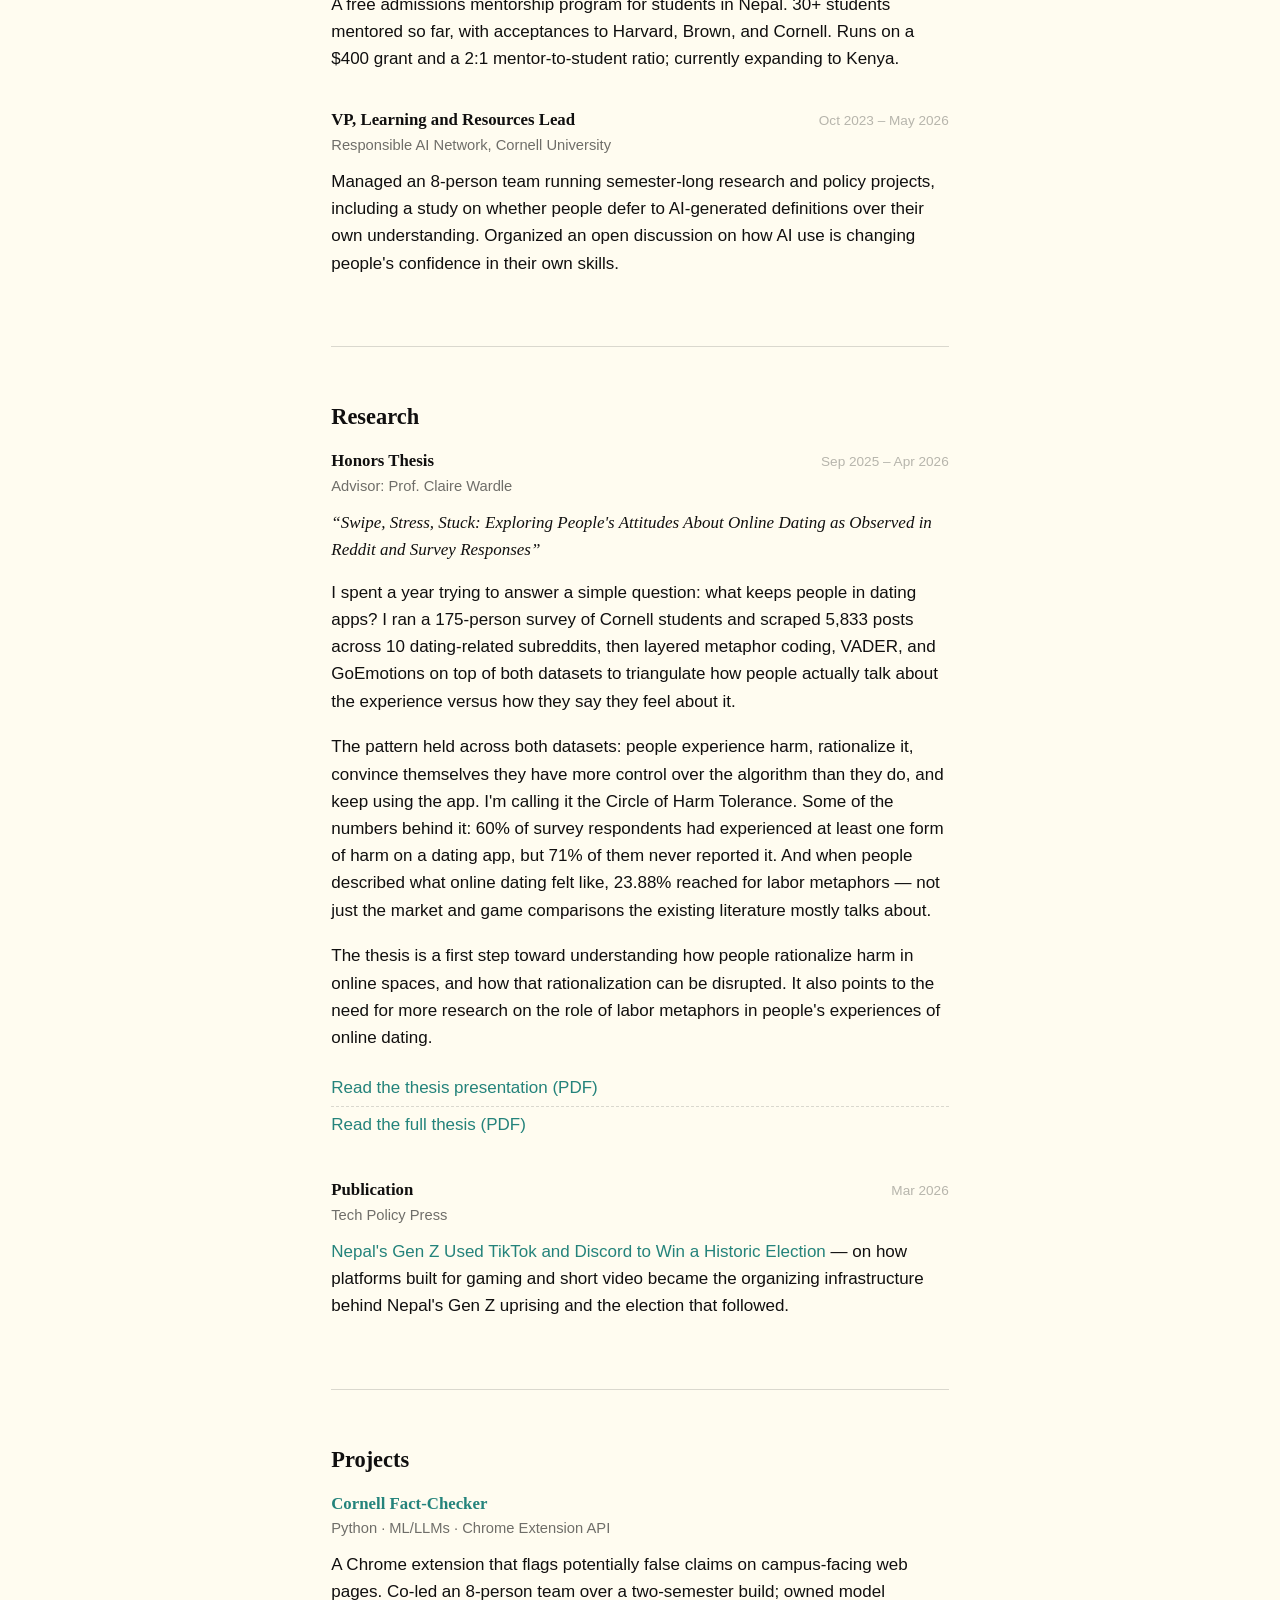
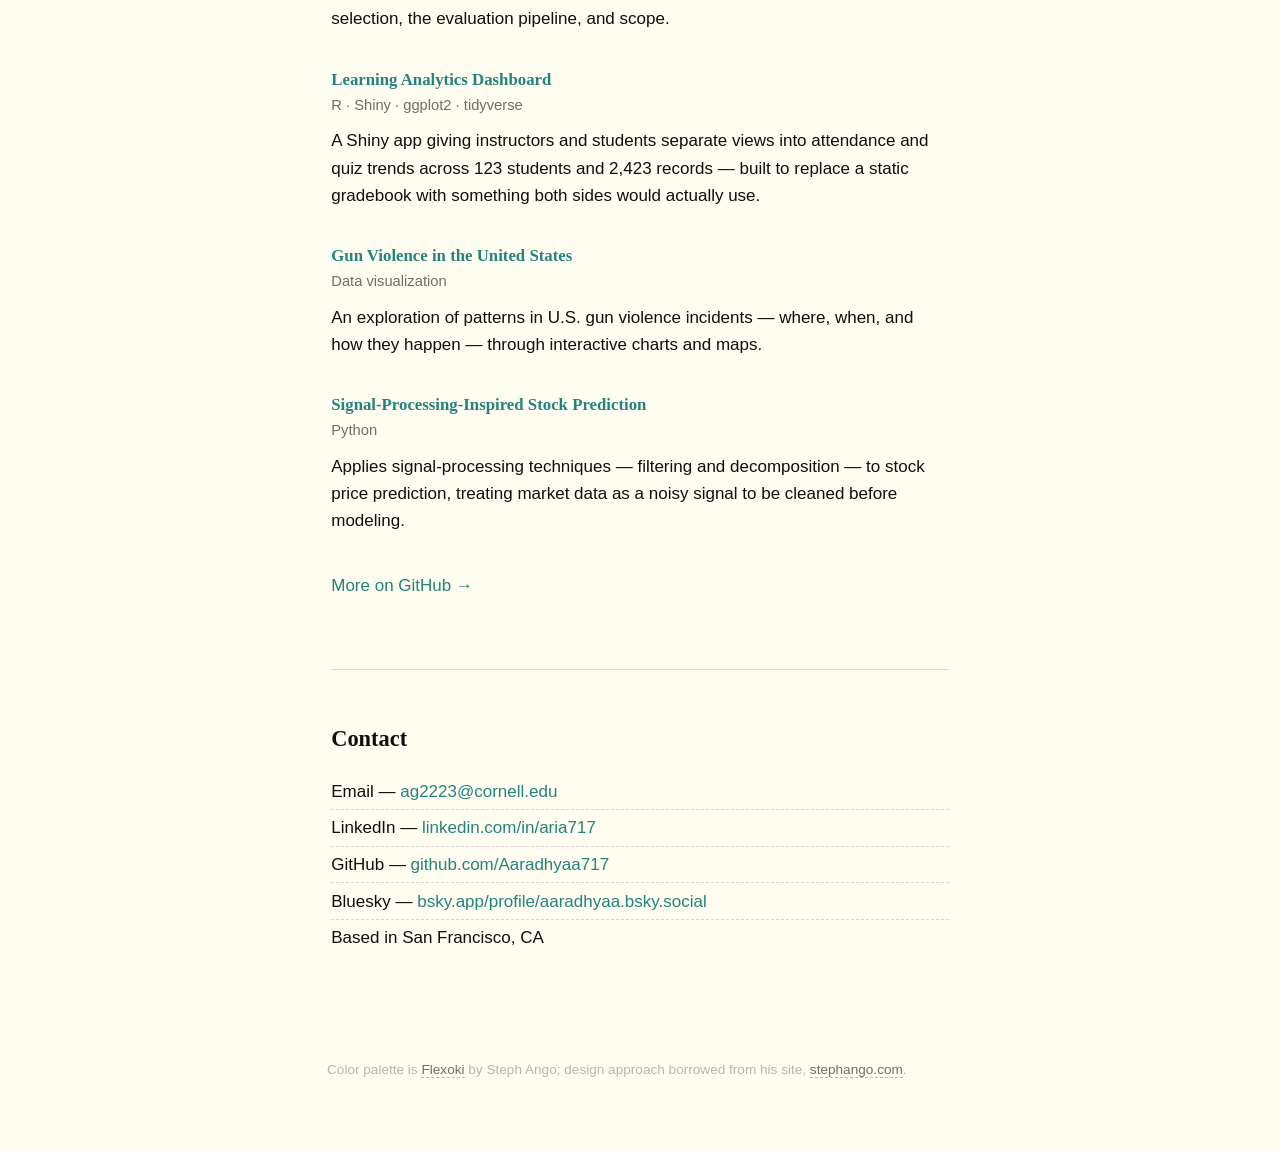
==== commit 8ef71c6c: "Update internship date in index.html" ====
--- a/index.html
+++ b/index.html
@@ -55,7 +55,7 @@
     <article class="entry">
       <div class="entry-head">
         <h3>Safety by Design Intern, Trust and Safety</h3>
-        <span class="entry-date">Aug 2026 – Oct 2026</span>
+        <span class="entry-date">July 2026 – Oct 2026</span>
       </div>
       <p class="entry-sub">Match Group · San Francisco · Incoming</p>
       <p>
